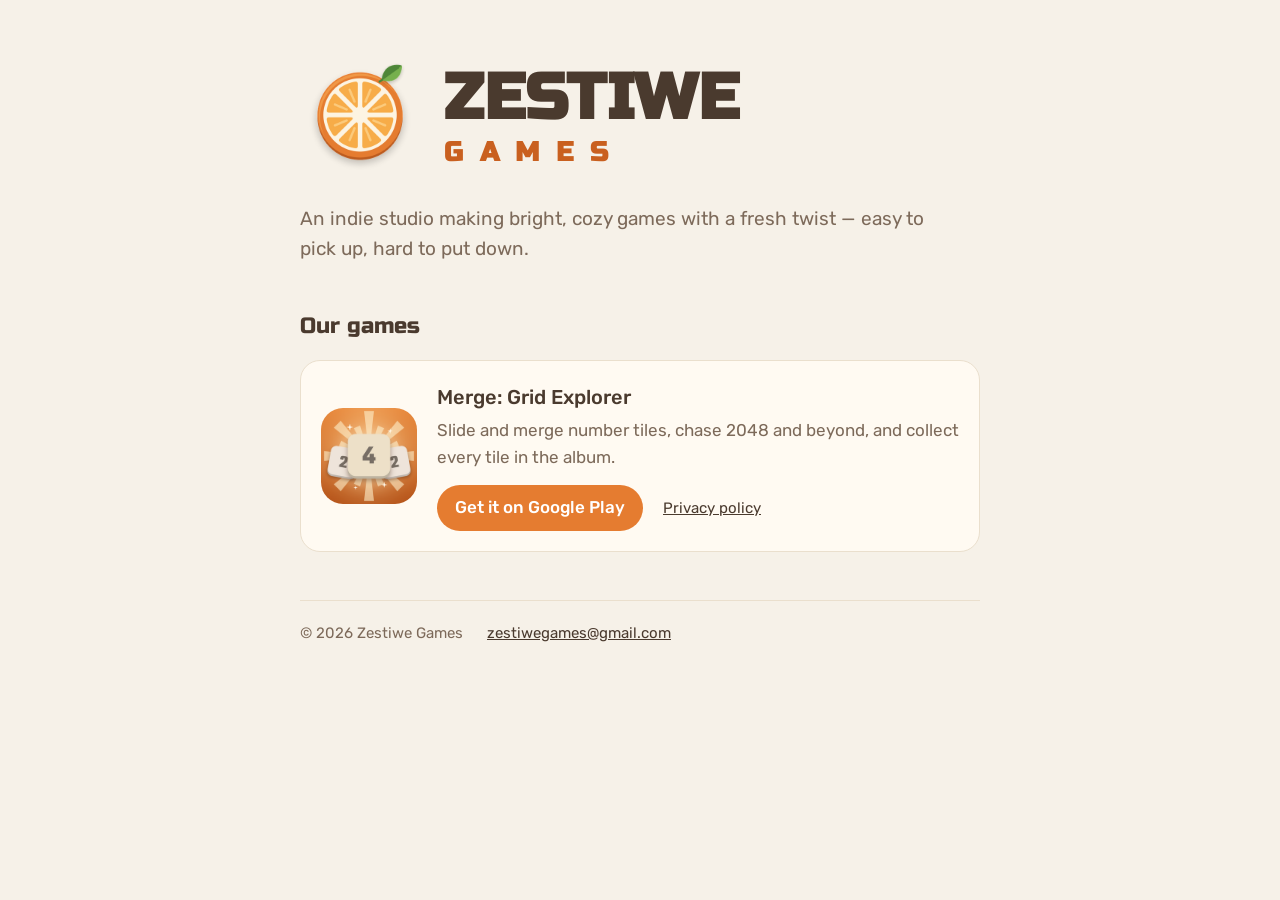
==== index.html @ b16e98cb "Add files via upload" ====
<!doctype html>
<html lang="en">
<head>
<meta charset="utf-8">
<meta name="viewport" content="width=device-width, initial-scale=1">
<title>Zestiwe Games</title>
<meta name="description" content="Zestiwe Games is an indie studio making bright, cozy games with a fresh twist.">
<link rel="icon" type="image/png" href="favicon.png">
<link rel="apple-touch-icon" href="apple-touch-icon.png">
<link rel="preconnect" href="https://fonts.googleapis.com">
<link rel="preconnect" href="https://fonts.gstatic.com" crossorigin>
<link href="https://fonts.googleapis.com/css2?family=Russo+One&family=Rubik:wght@400;500&display=swap" rel="stylesheet">
<style>
  :root {
    --bg: #f6f1e8;
    --card: #fffaf2;
    --line: #eadfcd;
    --ink: #4a3a2e;
    --muted: #7d6a5a;
    --accent: #c9601f;
    --button: #e57c30;
    --button-ink: #ffffff;
  }
  @media (prefers-color-scheme: dark) {
    :root {
      --bg: #26201c;
      --card: #2f2823;
      --line: #43392f;
      --ink: #f4ece0;
      --muted: #bfae9c;
      --accent: #f09846;
      --button: #e57c30;
      --button-ink: #1d1814;
    }
  }
  * { box-sizing: border-box; }
  body {
    margin: 0;
    background: var(--bg);
    color: var(--ink);
    font: 400 17px/1.6 "Rubik", system-ui, -apple-system, "Segoe UI", sans-serif;
  }
  main {
    max-width: 720px;
    margin: 0 auto;
    padding: 56px 20px 40px;
  }
  header {
    display: flex;
    align-items: center;
    gap: 24px;
    flex-wrap: wrap;
  }
  header img { width: 120px; height: 120px; }
  .word {
    font-family: "Russo One", "Arial Black", sans-serif;
    font-size: clamp(40px, 9vw, 64px);
    line-height: 1;
    letter-spacing: 0.01em;
    margin: 0;
  }
  .word small {
    display: block;
    margin-top: 8px;
    font-size: 0.42em;
    letter-spacing: 0.62em;
    color: var(--accent);
  }
  .lead {
    margin: 28px 0 44px;
    font-size: 19px;
    color: var(--muted);
    max-width: 34em;
  }
  h2 {
    font-family: "Russo One", "Arial Black", sans-serif;
    font-weight: 400;
    font-size: 22px;
    margin: 0 0 16px;
  }
  .game {
    display: flex;
    gap: 20px;
    align-items: center;
    padding: 20px;
    background: var(--card);
    border: 1px solid var(--line);
    border-radius: 20px;
    flex-wrap: wrap;
  }
  .game img { width: 96px; height: 96px; border-radius: 22px; }
  .game div { flex: 1 1 260px; }
  .game h3 { margin: 0 0 4px; font-size: 20px; font-weight: 500; }
  .game p { margin: 0 0 14px; color: var(--muted); }
  .button {
    display: inline-block;
    padding: 9px 18px;
    border-radius: 999px;
    background: var(--button);
    color: var(--button-ink);
    font-weight: 500;
    text-decoration: none;
  }
  .actions {
    display: flex;
    flex-wrap: wrap;
    align-items: center;
    gap: 10px 20px;
  }
  .link { color: var(--ink); font-size: 15px; }
  .button:focus-visible, .link:focus-visible, footer a:focus-visible { outline: 3px solid var(--accent); outline-offset: 3px; }
  footer {
    margin-top: 48px;
    padding-top: 20px;
    border-top: 1px solid var(--line);
    display: flex;
    flex-wrap: wrap;
    gap: 8px 24px;
    font-size: 15px;
    color: var(--muted);
  }
  footer a { color: var(--ink); }
</style>
</head>
<body>
<main>
  <header>
    <img src="emblem.png" alt="Zestiwe Games emblem — an orange slice with a leaf" width="120" height="120">
    <h1 class="word">ZESTIWE<small>GAMES</small></h1>
  </header>

  <p class="lead">An indie studio making bright, cozy games with a fresh twist — easy to pick up, hard to put down.</p>

  <section>
    <h2>Our games</h2>
    <article class="game">
      <img src="merge-grid-explorer.png" alt="Merge: Grid Explorer icon" width="96" height="96">
      <div>
        <h3>Merge: Grid Explorer</h3>
        <p>Slide and merge number tiles, chase 2048 and beyond, and collect every tile in the album.</p>
        <div class="actions">
          <a class="button" href="https://play.google.com/store/apps/details?id=com.ZestiweGames.MergeGridExplorer">Get it on Google Play</a>
          <a class="link" href="https://sites.google.com/view/zestiwemerge-privacy/">Privacy policy</a>
        </div>
      </div>
    </article>
  </section>

  <footer>
    <span>© 2026 Zestiwe Games</span>
    <a href="mailto:zestiwegames@gmail.com">zestiwegames@gmail.com</a>
  </footer>
</main>
</body>
</html>
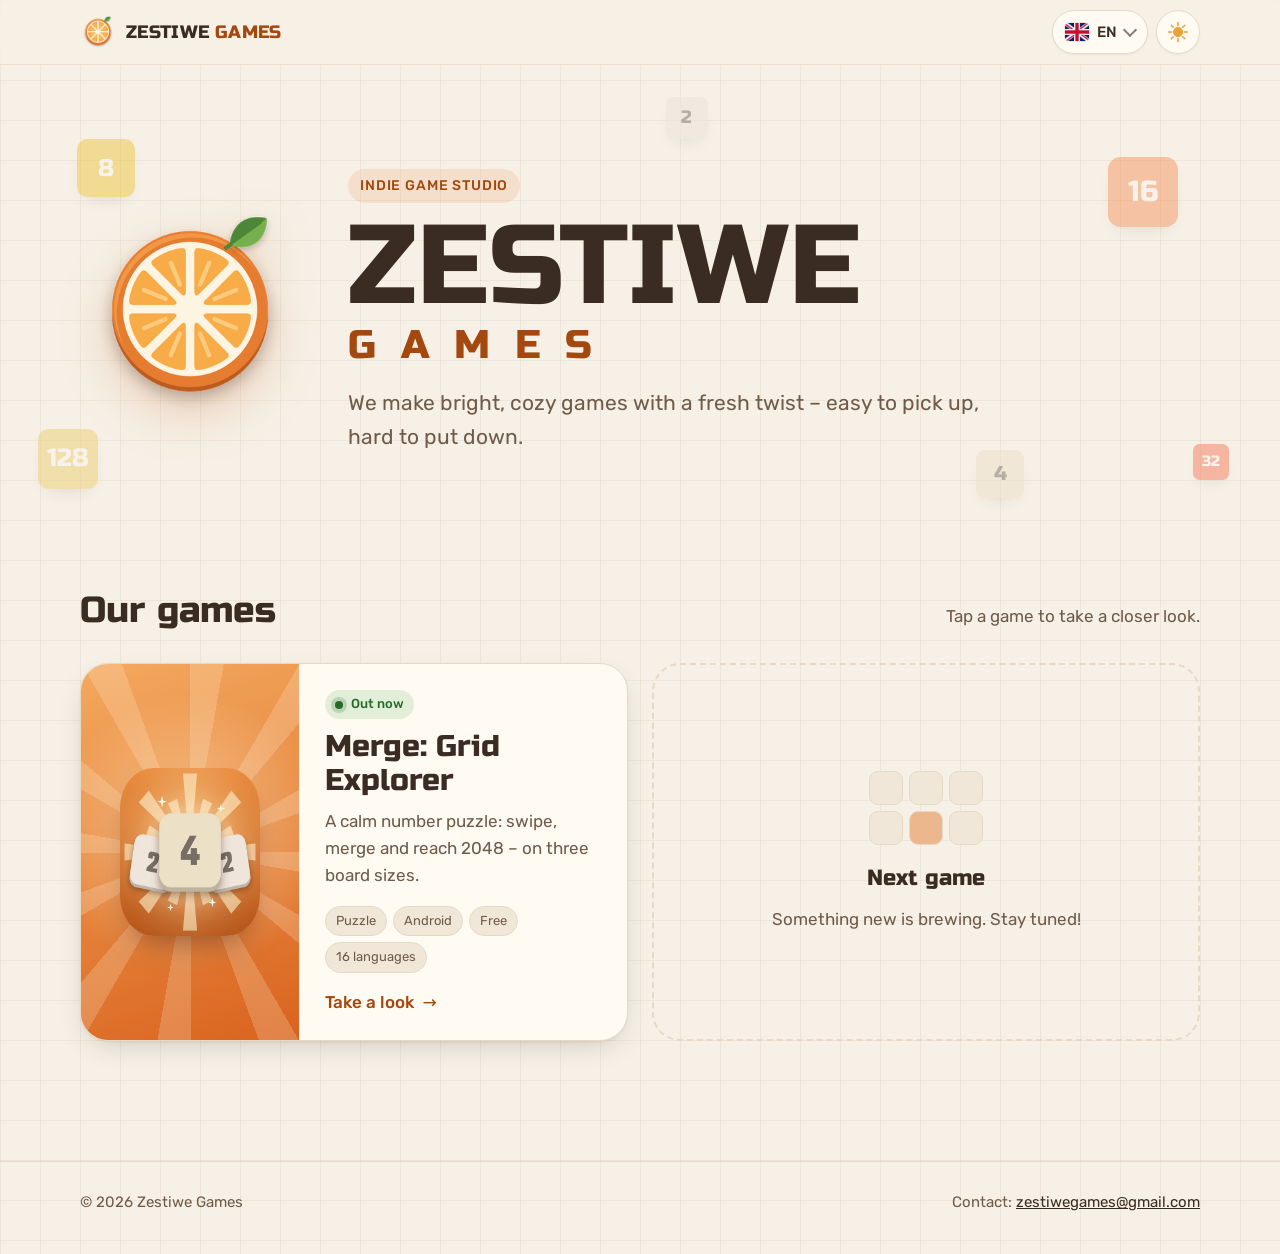
==== commit 1abd586a: "Studio site: game pages, 16 languages, light/dark theme" ====
--- a/index.html
+++ b/index.html
@@ -1,155 +1,120 @@
 <!doctype html>
-<html lang="en">
+<html lang="en" data-doc="home_doc" data-root="">
 <head>
 <meta charset="utf-8">
 <meta name="viewport" content="width=device-width, initial-scale=1">
-<title>Zestiwe Games</title>
-<meta name="description" content="Zestiwe Games is an indie studio making bright, cozy games with a fresh twist.">
+<title>Zestiwe Games – bright, cozy games</title>
+<meta name="description" content="Zestiwe Games is an indie studio making bright, cozy games with a fresh twist – easy to pick up, hard to put down.">
+<meta name="theme-color" content="#f6f0e6" media="(prefers-color-scheme: light)">
+<meta name="theme-color" content="#1d1814" media="(prefers-color-scheme: dark)">
+<meta property="og:type" content="website">
+<meta property="og:site_name" content="Zestiwe Games">
+<meta property="og:title" content="Zestiwe Games">
+<meta property="og:description" content="Bright, cozy games with a fresh twist.">
+<meta property="og:url" content="https://zestiwe.github.io/">
+<meta property="og:image" content="https://zestiwe.github.io/assets/img/og-studio.png">
+<meta name="twitter:card" content="summary_large_image">
 <link rel="icon" type="image/png" href="favicon.png">
 <link rel="apple-touch-icon" href="apple-touch-icon.png">
 <link rel="preconnect" href="https://fonts.googleapis.com">
 <link rel="preconnect" href="https://fonts.gstatic.com" crossorigin>
 <link href="https://fonts.googleapis.com/css2?family=Russo+One&family=Rubik:wght@400;500&display=swap" rel="stylesheet">
-<style>
-  :root {
-    --bg: #f6f1e8;
-    --card: #fffaf2;
-    --line: #eadfcd;
-    --ink: #4a3a2e;
-    --muted: #7d6a5a;
-    --accent: #c9601f;
-    --button: #e57c30;
-    --button-ink: #ffffff;
-  }
-  @media (prefers-color-scheme: dark) {
-    :root {
-      --bg: #26201c;
-      --card: #2f2823;
-      --line: #43392f;
-      --ink: #f4ece0;
-      --muted: #bfae9c;
-      --accent: #f09846;
-      --button: #e57c30;
-      --button-ink: #1d1814;
-    }
-  }
-  * { box-sizing: border-box; }
-  body {
-    margin: 0;
-    background: var(--bg);
-    color: var(--ink);
-    font: 400 17px/1.6 "Rubik", system-ui, -apple-system, "Segoe UI", sans-serif;
-  }
-  main {
-    max-width: 720px;
-    margin: 0 auto;
-    padding: 56px 20px 40px;
-  }
-  header {
-    display: flex;
-    align-items: center;
-    gap: 24px;
-    flex-wrap: wrap;
-  }
-  header img { width: 120px; height: 120px; }
-  .word {
-    font-family: "Russo One", "Arial Black", sans-serif;
-    font-size: clamp(40px, 9vw, 64px);
-    line-height: 1;
-    letter-spacing: 0.01em;
-    margin: 0;
-  }
-  .word small {
-    display: block;
-    margin-top: 8px;
-    font-size: 0.42em;
-    letter-spacing: 0.62em;
-    color: var(--accent);
-  }
-  .lead {
-    margin: 28px 0 44px;
-    font-size: 19px;
-    color: var(--muted);
-    max-width: 34em;
-  }
-  h2 {
-    font-family: "Russo One", "Arial Black", sans-serif;
-    font-weight: 400;
-    font-size: 22px;
-    margin: 0 0 16px;
-  }
-  .game {
-    display: flex;
-    gap: 20px;
-    align-items: center;
-    padding: 20px;
-    background: var(--card);
-    border: 1px solid var(--line);
-    border-radius: 20px;
-    flex-wrap: wrap;
-  }
-  .game img { width: 96px; height: 96px; border-radius: 22px; }
-  .game div { flex: 1 1 260px; }
-  .game h3 { margin: 0 0 4px; font-size: 20px; font-weight: 500; }
-  .game p { margin: 0 0 14px; color: var(--muted); }
-  .button {
-    display: inline-block;
-    padding: 9px 18px;
-    border-radius: 999px;
-    background: var(--button);
-    color: var(--button-ink);
-    font-weight: 500;
-    text-decoration: none;
-  }
-  .actions {
-    display: flex;
-    flex-wrap: wrap;
-    align-items: center;
-    gap: 10px 20px;
-  }
-  .link { color: var(--ink); font-size: 15px; }
-  .button:focus-visible, .link:focus-visible, footer a:focus-visible { outline: 3px solid var(--accent); outline-offset: 3px; }
-  footer {
-    margin-top: 48px;
-    padding-top: 20px;
-    border-top: 1px solid var(--line);
-    display: flex;
-    flex-wrap: wrap;
-    gap: 8px 24px;
-    font-size: 15px;
-    color: var(--muted);
-  }
-  footer a { color: var(--ink); }
-</style>
+<link rel="stylesheet" href="assets/site.css">
+<script>(function(){var r=document.documentElement;r.classList.add("js");try{var t=localStorage.getItem("zg-theme");if(t)r.setAttribute("data-theme",t)}catch(e){}})();</script>
 </head>
 <body>
+
+<header class="topbar">
+  <div class="wrap">
+    <a class="brand display" href="./" aria-label="Zestiwe Games">
+      <img src="emblem.png" alt="" width="36" height="36">
+      <span>ZESTIWE <b>GAMES</b></span>
+    </a>
+    <div class="controls">
+      <div class="lang">
+        <button class="icon-btn lang-btn" type="button" data-lang-toggle aria-haspopup="true" aria-expanded="false" data-i18n-attr="aria-label:lang_label" aria-label="Language">
+          <img data-lang-flag src="assets/img/flags/en.webp" alt="" width="24" height="18">
+          <span data-lang-code>EN</span>
+          <span class="chev" aria-hidden="true"></span>
+        </button>
+        <ul class="lang-menu"></ul>
+      </div>
+      <button class="icon-btn theme-btn" type="button" data-theme-toggle data-i18n-attr="aria-label:theme_label;title:theme_label" aria-label="Switch light and dark theme">
+        <span class="mask-icon sun" aria-hidden="true"></span>
+        <span class="mask-icon moon" aria-hidden="true"></span>
+      </button>
+    </div>
+  </div>
+</header>
+
 <main>
-  <header>
-    <img src="emblem.png" alt="Zestiwe Games emblem — an orange slice with a leaf" width="120" height="120">
-    <h1 class="word">ZESTIWE<small>GAMES</small></h1>
-  </header>
+  <section class="hero">
+    <div class="floaters" aria-hidden="true">
+      <i style="--s:58px;--c:#edc540;--r:-12deg;--x:24px;--y:-30px;--d:9s;left:6%;top:16%" class="light">8</i>
+      <i style="--s:42px;--c:#eee4da;--r:10deg;--x:-18px;--y:26px;--d:11s;left:52%;top:7%">2</i>
+      <i style="--s:70px;--c:#f59563;--r:8deg;--x:-30px;--y:-22px;--d:13s;right:8%;top:20%" class="light">16</i>
+      <i style="--s:48px;--c:#ede0c8;--r:-6deg;--x:20px;--y:24px;--d:10s;right:20%;bottom:6%">4</i>
+      <i style="--s:60px;--c:#edcf72;--r:14deg;--x:28px;--y:-18px;--d:12s;left:3%;bottom:8%" class="light">128</i>
+      <i style="--s:36px;--c:#f67c5f;--r:-16deg;--x:-14px;--y:-20px;--d:8s;right:4%;bottom:10%" class="light">32</i>
+    </div>
+    <div class="wrap hero-inner">
+      <img class="emblem reveal" src="emblem.png" alt="Zestiwe Games emblem – an orange slice with a leaf" width="220" height="220">
+      <div class="reveal" style="--delay:.08s">
+        <p class="eyebrow" data-i18n="eyebrow">Indie game studio</p>
+        <h1 class="wordmark display">ZESTIWE<small>GAMES</small></h1>
+        <p class="tagline" data-i18n="tagline">We make bright, cozy games with a fresh twist – easy to pick up, hard to put down.</p>
+      </div>
+    </div>
+  </section>
 
-  <p class="lead">An indie studio making bright, cozy games with a fresh twist — easy to pick up, hard to put down.</p>
+  <section class="section" aria-labelledby="games-title">
+    <div class="wrap">
+      <div class="section-head reveal">
+        <h2 id="games-title" class="display" data-i18n="games_title">Our games</h2>
+        <p data-i18n="games_sub">Tap a game to take a closer look.</p>
+      </div>
 
-  <section>
-    <h2>Our games</h2>
-    <article class="game">
-      <img src="merge-grid-explorer.png" alt="Merge: Grid Explorer icon" width="96" height="96">
-      <div>
-        <h3>Merge: Grid Explorer</h3>
-        <p>Slide and merge number tiles, chase 2048 and beyond, and collect every tile in the album.</p>
-        <div class="actions">
-          <a class="button" href="https://play.google.com/store/apps/details?id=com.ZestiweGames.MergeGridExplorer">Get it on Google Play</a>
-          <a class="link" href="https://sites.google.com/view/zestiwemerge-privacy/">Privacy policy</a>
+      <div class="games">
+        <!-- Новая игра — копия этой карточки: ссылка на её папку в games/,
+             иконка в assets/img, тексты — ключи в assets/i18n.js -->
+        <a class="game-card reveal" href="games/merge-grid-explorer/">
+          <div class="game-media">
+            <img src="assets/img/merge-icon-512.webp" alt="" width="168" height="168" style="view-transition-name: merge-icon">
+          </div>
+          <div class="game-body">
+            <span class="status" data-i18n="status_out">Out now</span>
+            <h3 class="display" style="view-transition-name: merge-title">Merge: Grid Explorer</h3>
+            <p data-i18n="merge_pitch">A calm number puzzle: swipe, merge and reach 2048 – on three board sizes.</p>
+            <div class="chips">
+              <span class="chip" data-i18n="chip_puzzle">Puzzle</span>
+              <span class="chip">Android</span>
+              <span class="chip" data-i18n="chip_free">Free</span>
+              <span class="chip" data-i18n="chip_langs">16 languages</span>
+            </div>
+            <span class="more"><span data-i18n="more">Take a look</span> <span class="arrow" aria-hidden="true">→</span></span>
+          </div>
+        </a>
+
+        <div class="game-card soon reveal" style="--delay:.1s">
+          <div class="soon-inner">
+            <div class="soon-tiles" aria-hidden="true"><i></i><i></i><i></i><i></i><i></i><i></i></div>
+            <h3 class="display" data-i18n="soon_title">Next game</h3>
+            <p data-i18n="soon_text">Something new is brewing. Stay tuned!</p>
+          </div>
         </div>
       </div>
-    </article>
+    </div>
   </section>
+</main>
 
-  <footer>
+<footer class="footer">
+  <div class="wrap">
     <span>© 2026 Zestiwe Games</span>
-    <a href="mailto:zestiwegames@gmail.com">zestiwegames@gmail.com</a>
-  </footer>
-</main>
+    <span><span data-i18n="contact">Contact</span>: <a href="mailto:zestiwegames@gmail.com">zestiwegames@gmail.com</a></span>
+  </div>
+</footer>
+
+<script src="assets/i18n.js"></script>
+<script src="assets/site.js"></script>
 </body>
 </html>
--- a/assets/site.css
+++ b/assets/site.css
@@ -0,0 +1,522 @@
+/* Zestiwe Games — общее оформление сайта.
+   Цвета, шрифты и плитки — из игры: Russo One для заголовков, Rubik для
+   текста, тёплый крем со «школьной» сеткой, оранжевый апельсина. */
+
+@view-transition { navigation: auto; }
+
+:root {
+  --bg: #f6f0e6;
+  --grid: rgba(120, 90, 50, .07);
+  --surface: #fffaf2;
+  --surface-2: #f1e7d8;
+  --line: #e6d9c6;
+  --ink: #3a2c22;
+  --muted: #6f5b4a;
+  --accent: #a3480f;
+  --button: #e57c30;
+  --button-ink: #24170e;
+  --shadow: 0 1px 2px rgba(58, 44, 34, .06), 0 10px 30px -12px rgba(58, 44, 34, .28);
+  --shadow-lift: 0 2px 4px rgba(58, 44, 34, .08), 0 24px 48px -18px rgba(58, 44, 34, .4);
+  --board: #bbada0;
+  --cell: #cdc1b4;
+  --radius: 22px;
+  --ease: cubic-bezier(.2, .8, .2, 1);
+  color-scheme: light;
+}
+
+@media (prefers-color-scheme: dark) {
+  :root:not([data-theme="light"]) {
+    --bg: #1d1814;
+    --grid: rgba(255, 230, 200, .045);
+    --surface: #2a221d;
+    --surface-2: #332a23;
+    --line: #3e342c;
+    --ink: #f4ece0;
+    --muted: #c4b3a0;
+    --accent: #f09846;
+    --button: #e57c30;
+    --button-ink: #1d1814;
+    --shadow: 0 1px 2px rgba(0, 0, 0, .3), 0 12px 32px -14px rgba(0, 0, 0, .7);
+    --shadow-lift: 0 2px 4px rgba(0, 0, 0, .35), 0 26px 50px -18px rgba(0, 0, 0, .8);
+    --board: #5b4f45;
+    --cell: #6e6157;
+    color-scheme: dark;
+  }
+}
+
+:root[data-theme="dark"] {
+  --bg: #1d1814;
+  --grid: rgba(255, 230, 200, .045);
+  --surface: #2a221d;
+  --surface-2: #332a23;
+  --line: #3e342c;
+  --ink: #f4ece0;
+  --muted: #c4b3a0;
+  --accent: #f09846;
+  --button: #e57c30;
+  --button-ink: #1d1814;
+  --shadow: 0 1px 2px rgba(0, 0, 0, .3), 0 12px 32px -14px rgba(0, 0, 0, .7);
+  --shadow-lift: 0 2px 4px rgba(0, 0, 0, .35), 0 26px 50px -18px rgba(0, 0, 0, .8);
+  --board: #5b4f45;
+  --cell: #6e6157;
+  color-scheme: dark;
+}
+
+* { box-sizing: border-box; }
+
+html { -webkit-text-size-adjust: 100%; }
+
+body {
+  margin: 0;
+  min-height: 100vh;
+  background-color: var(--bg);
+  background-image:
+    linear-gradient(var(--grid) 1px, transparent 1px),
+    linear-gradient(90deg, var(--grid) 1px, transparent 1px);
+  background-size: 40px 40px;
+  color: var(--ink);
+  font: 400 17px/1.6 "Rubik", system-ui, -apple-system, "Segoe UI", sans-serif;
+  transition: background-color .4s var(--ease), color .4s var(--ease);
+}
+
+img { display: block; max-width: 100%; }
+
+a { color: inherit; }
+
+.wrap { width: min(1120px, 100% - 32px); margin-inline: auto; }
+
+.display { font-family: "Russo One", "Arial Black", sans-serif; font-weight: 400; }
+
+.sr-only {
+  position: absolute; width: 1px; height: 1px; overflow: hidden;
+  clip: rect(0 0 0 0); white-space: nowrap;
+}
+
+:focus-visible { outline: 3px solid var(--accent); outline-offset: 3px; border-radius: 10px; }
+
+/* ---------- верхняя панель ---------- */
+
+.topbar {
+  position: sticky; top: 0; z-index: 20;
+  backdrop-filter: blur(12px) saturate(1.2);
+  -webkit-backdrop-filter: blur(12px) saturate(1.2);
+  background: color-mix(in srgb, var(--bg) 78%, transparent);
+  border-bottom: 1px solid color-mix(in srgb, var(--line) 70%, transparent);
+}
+
+.topbar .wrap {
+  display: flex; align-items: center; justify-content: space-between;
+  gap: 12px; min-height: 64px;
+}
+
+.brand {
+  display: inline-flex; align-items: center; gap: 10px;
+  text-decoration: none; font-size: 18px; letter-spacing: .02em;
+}
+.brand img { width: 36px; height: 36px; view-transition-name: studio-emblem; }
+.brand span b { color: var(--accent); font-weight: 400; }
+
+.controls { display: flex; align-items: center; gap: 8px; }
+
+.icon-btn {
+  display: inline-flex; align-items: center; justify-content: center; gap: 8px;
+  min-width: 44px; height: 44px; padding: 0 12px;
+  border: 1px solid var(--line); border-radius: 999px;
+  background: var(--surface); color: var(--ink);
+  font: 500 15px/1 "Rubik", sans-serif; cursor: pointer;
+  box-shadow: 0 1px 2px rgba(58, 44, 34, .06);
+  transition: transform .2s var(--ease), background-color .3s, border-color .3s;
+}
+.icon-btn:hover { transform: translateY(-1px); border-color: color-mix(in srgb, var(--accent) 40%, var(--line)); }
+.icon-btn:active { transform: translateY(1px) scale(.97); }
+
+.mask-icon {
+  width: 22px; height: 22px; background: currentColor;
+  -webkit-mask: var(--src) center / contain no-repeat;
+  mask: var(--src) center / contain no-repeat;
+}
+
+.theme-btn { padding: 0; width: 44px; overflow: hidden; }
+.theme-btn .mask-icon { position: absolute; transition: transform .5s var(--ease), opacity .3s; }
+.theme-btn { position: relative; }
+.theme-btn .sun { --src: url("img/theme-sun.png"); color: #e8a23a; }
+.theme-btn .moon { --src: url("img/theme-moon.png"); color: #9fb3d9; }
+:root .theme-btn .moon { transform: translateY(140%) rotate(-40deg); opacity: 0; }
+:root.is-dark .theme-btn .sun { transform: translateY(-140%) rotate(40deg); opacity: 0; }
+:root.is-dark .theme-btn .moon { transform: none; opacity: 1; }
+
+.lang { position: relative; }
+.lang-btn img, .lang-menu img { width: 24px; height: 18px; border-radius: 4px; object-fit: cover; box-shadow: 0 0 0 1px rgba(0,0,0,.08); }
+.lang-btn .chev { width: 10px; height: 10px; border: solid currentColor; border-width: 0 2px 2px 0; transform: translateY(-2px) rotate(45deg); opacity: .6; transition: transform .25s; }
+.lang-btn[aria-expanded="true"] .chev { transform: translateY(2px) rotate(-135deg); }
+
+.lang-menu {
+  position: absolute; right: 0; top: calc(100% + 10px);
+  width: min(340px, calc(100vw - 32px));
+  display: grid; grid-template-columns: 1fr 1fr; gap: 2px;
+  padding: 8px; margin: 0; list-style: none;
+  background: var(--surface); border: 1px solid var(--line); border-radius: 18px;
+  box-shadow: var(--shadow-lift);
+  transform-origin: top right;
+  opacity: 0; transform: translateY(-6px) scale(.97); pointer-events: none;
+  transition: opacity .2s, transform .25s var(--ease);
+}
+.lang-menu.open { opacity: 1; transform: none; pointer-events: auto; }
+.lang-menu button {
+  width: 100%; display: flex; align-items: center; gap: 10px;
+  padding: 10px 10px; min-height: 44px;
+  border: 0; border-radius: 12px; background: transparent; color: var(--ink);
+  font: 400 15px/1.2 "Rubik", sans-serif; text-align: left; cursor: pointer;
+}
+.lang-menu button:hover { background: var(--surface-2); }
+.lang-menu button[aria-current="true"] { background: color-mix(in srgb, var(--button) 18%, transparent); font-weight: 500; }
+
+/* ---------- главная: шапка студии ---------- */
+
+.hero {
+  position: relative;
+  padding: clamp(48px, 9vw, 104px) 0 clamp(40px, 7vw, 72px);
+  overflow: hidden;
+}
+.hero-inner {
+  display: grid; grid-template-columns: auto 1fr; align-items: center;
+  gap: clamp(20px, 4vw, 48px);
+}
+.emblem {
+  width: clamp(120px, 20vw, 220px); height: auto;
+  filter: drop-shadow(0 18px 24px rgba(194, 90, 26, .25));
+  animation: bob 6s ease-in-out infinite;
+  view-transition-name: studio-emblem-hero;
+}
+@keyframes bob {
+  0%, 100% { transform: translateY(0) rotate(-3deg); }
+  50% { transform: translateY(-10px) rotate(4deg); }
+}
+.eyebrow {
+  display: inline-flex; align-items: center; gap: 8px;
+  margin: 0 0 12px; padding: 6px 12px;
+  border-radius: 999px; background: color-mix(in srgb, var(--button) 14%, transparent);
+  color: var(--accent); font-size: 14px; font-weight: 500; letter-spacing: .06em; text-transform: uppercase;
+}
+.wordmark { margin: 0; font-size: clamp(48px, 11vw, 112px); line-height: .92; letter-spacing: .01em; }
+.wordmark small {
+  display: block; margin-top: .22em;
+  font-size: .36em; letter-spacing: .62em; color: var(--accent);
+}
+.tagline { margin: 22px 0 0; max-width: 32em; font-size: clamp(18px, 2.2vw, 21px); color: var(--muted); text-wrap: pretty; }
+
+/* летящие плитки на фоне шапки */
+.floaters { position: absolute; inset: 0; pointer-events: none; z-index: -1; }
+.floaters i {
+  position: absolute; display: grid; place-items: center;
+  width: var(--s); height: var(--s); border-radius: 18%;
+  font: 400 calc(var(--s) * .42)/1 "Russo One", sans-serif;
+  color: #776e65; background: var(--c); opacity: .5;
+  box-shadow: 0 8px 18px -10px rgba(58, 44, 34, .35);
+  animation: drift var(--d) ease-in-out infinite alternate;
+}
+.floaters i.light { color: #f9f6f2; }
+@keyframes drift {
+  from { transform: translate(0, 0) rotate(var(--r)); }
+  to { transform: translate(var(--x), var(--y)) rotate(calc(var(--r) * -1)); }
+}
+
+/* ---------- заголовки разделов ---------- */
+
+.section { padding: clamp(28px, 5vw, 56px) 0; }
+.section-head { display: flex; align-items: baseline; justify-content: space-between; gap: 16px; margin-bottom: 24px; }
+.section-head h2 { margin: 0; font-size: clamp(26px, 3.4vw, 36px); text-wrap: balance; }
+.section-head p { margin: 0; color: var(--muted); }
+
+/* ---------- карточки игр ---------- */
+
+.games { display: grid; grid-template-columns: repeat(auto-fill, minmax(min(100%, 520px), 1fr)); gap: 24px; }
+
+.game-card {
+  position: relative;
+  display: grid; grid-template-columns: minmax(170px, 40%) 1fr;
+  min-height: 300px;
+  border-radius: 28px; overflow: hidden;
+  background: var(--surface); border: 1px solid var(--line);
+  box-shadow: var(--shadow);
+  text-decoration: none; color: inherit;
+  transition: transform .45s var(--ease), box-shadow .45s var(--ease);
+}
+.game-card:hover { transform: translateY(-6px); box-shadow: var(--shadow-lift); }
+.game-card:active { transform: translateY(-2px) scale(.99); }
+
+.game-media {
+  position: relative; display: grid; place-items: center; overflow: hidden;
+  background:
+    radial-gradient(circle at 50% 45%, rgba(255, 236, 200, .55), transparent 60%),
+    linear-gradient(160deg, #f4a95f, #d9631e);
+}
+.game-media::before {
+  /* солнечные лучи, как на иконке игры */
+  content: ""; position: absolute; inset: -40%;
+  background: repeating-conic-gradient(from 0deg, rgba(255, 240, 215, .22) 0 10deg, transparent 10deg 30deg);
+  animation: spin 40s linear infinite;
+}
+@keyframes spin { to { transform: rotate(360deg); } }
+.game-media img {
+  position: relative; width: min(64%, 168px); aspect-ratio: 1; border-radius: 24%;
+  box-shadow: 0 18px 30px -12px rgba(90, 35, 5, .55);
+  transition: transform .6s var(--ease);
+}
+.game-card:hover .game-media img { transform: scale(1.06) rotate(-3deg); }
+
+.game-body { display: flex; flex-direction: column; gap: 10px; padding: 26px 26px 24px; }
+.status {
+  align-self: flex-start; display: inline-flex; align-items: center; gap: 8px;
+  padding: 4px 10px; border-radius: 999px;
+  background: color-mix(in srgb, #4caf50 16%, transparent); color: #256b2a;
+  font-size: 13px; font-weight: 500;
+}
+:root.is-dark .status { color: #8fd694; }
+.status::before { content: ""; width: 8px; height: 8px; border-radius: 50%; background: currentColor; box-shadow: 0 0 0 4px color-mix(in srgb, currentColor 20%, transparent); }
+.game-body h3 { margin: 0; font-size: clamp(24px, 2.6vw, 30px); line-height: 1.15; }
+.game-body p { margin: 0; color: var(--muted); }
+.chips { display: flex; flex-wrap: wrap; gap: 6px; margin-top: auto; padding-top: 6px; }
+.chip {
+  padding: 4px 10px; border-radius: 999px; border: 1px solid var(--line);
+  font-size: 13px; color: var(--muted); background: var(--surface-2);
+}
+.more { display: inline-flex; align-items: center; gap: 8px; margin-top: 6px; font-weight: 500; color: var(--accent); }
+.more .arrow { transition: transform .35s var(--ease); }
+.game-card:hover .more .arrow { transform: translateX(5px); }
+
+.game-card.soon {
+  grid-template-columns: 1fr; place-items: center; text-align: center;
+  background: transparent; border: 2px dashed var(--line); box-shadow: none;
+  min-height: 300px; cursor: default;
+}
+.game-card.soon:hover { transform: none; box-shadow: none; }
+.soon-inner { display: grid; justify-items: center; gap: 10px; padding: 28px; }
+.soon-tiles { display: grid; grid-template-columns: repeat(3, 34px); gap: 6px; margin-bottom: 6px; }
+.soon-tiles i { height: 34px; border-radius: 9px; background: var(--surface-2); border: 1px solid var(--line); animation: blink 3.2s ease-in-out infinite; }
+.soon-tiles i:nth-child(2) { animation-delay: .4s; } .soon-tiles i:nth-child(3) { animation-delay: .8s; }
+.soon-tiles i:nth-child(4) { animation-delay: 1.2s; } .soon-tiles i:nth-child(5) { animation-delay: 1.6s; background: color-mix(in srgb, var(--button) 45%, var(--surface-2)); }
+.soon-tiles i:nth-child(6) { animation-delay: 2s; }
+@keyframes blink { 0%, 100% { opacity: .55; transform: scale(.94); } 50% { opacity: 1; transform: none; } }
+.soon h3 { margin: 0; font-size: 22px; }
+.soon p { margin: 0; color: var(--muted); max-width: 22em; }
+
+/* ---------- страница игры ---------- */
+
+.back {
+  display: inline-flex; align-items: center; gap: 8px; margin-top: 22px;
+  padding: 8px 14px 8px 10px; border-radius: 999px; min-height: 44px;
+  text-decoration: none; color: var(--muted); font-weight: 500;
+  transition: color .2s, background-color .2s;
+}
+.back:hover { color: var(--ink); background: var(--surface-2); }
+.back .arrow { transition: transform .3s var(--ease); }
+.back:hover .arrow { transform: translateX(-4px); }
+
+.game-hero {
+  display: grid; grid-template-columns: 1.1fr .9fr; align-items: center;
+  gap: clamp(28px, 5vw, 64px);
+  padding: clamp(24px, 4vw, 48px) 0 clamp(36px, 6vw, 64px);
+}
+.title-row { display: flex; align-items: center; gap: 18px; margin-bottom: 18px; }
+.title-row img {
+  width: 96px; height: 96px; border-radius: 24%;
+  box-shadow: 0 16px 28px -14px rgba(90, 35, 5, .6);
+  view-transition-name: merge-icon;
+}
+.game-title { margin: 0; font-size: clamp(36px, 5.4vw, 60px); line-height: 1; view-transition-name: merge-title; }
+.pitch { margin: 0 0 26px; font-size: clamp(18px, 2vw, 21px); color: var(--muted); max-width: 30em; text-wrap: pretty; }
+
+.cta-row { display: flex; flex-wrap: wrap; align-items: center; gap: 12px 18px; }
+.button {
+  position: relative; display: inline-flex; align-items: center; gap: 12px;
+  min-height: 56px; padding: 0 26px 0 20px;
+  border-radius: 18px; background: var(--button); color: var(--button-ink);
+  text-decoration: none; font-weight: 500; font-size: 17px; overflow: hidden;
+  box-shadow: 0 4px 0 #b9581b, 0 14px 26px -12px rgba(194, 90, 26, .7);
+  transition: transform .2s var(--ease), box-shadow .2s var(--ease);
+}
+.button:hover { transform: translateY(-2px); box-shadow: 0 6px 0 #b9581b, 0 20px 30px -12px rgba(194, 90, 26, .75); }
+.button:active { transform: translateY(3px); box-shadow: 0 1px 0 #b9581b, 0 8px 16px -10px rgba(194, 90, 26, .7); }
+.button::after {
+  /* блик, как у кнопки «Играть» в игре */
+  content: ""; position: absolute; top: 0; bottom: 0; width: 40%; left: -60%;
+  background: linear-gradient(100deg, transparent, rgba(255, 255, 255, .45), transparent);
+  transform: skewX(-18deg); animation: shine 4.5s ease-in-out infinite 1.2s;
+}
+@keyframes shine { 0%, 70% { left: -60%; } 100% { left: 130%; } }
+.button .play { width: 26px; height: 26px; }
+.button small { display: block; font-size: 12px; font-weight: 400; opacity: .8; line-height: 1.1; }
+.button span { line-height: 1.15; }
+.meta { display: flex; flex-wrap: wrap; gap: 6px; }
+
+/* ---------- мини-игра ---------- */
+
+.demo {
+  justify-self: center; width: min(100%, 420px);
+  padding: 20px; border-radius: 30px;
+  background: var(--surface); border: 1px solid var(--line); box-shadow: var(--shadow-lift);
+}
+.demo-head { display: flex; align-items: center; justify-content: space-between; gap: 12px; margin-bottom: 14px; }
+.score-box {
+  min-width: 96px; padding: 6px 14px; border-radius: 14px; text-align: center;
+  background: var(--surface-2); border: 1px solid var(--line);
+}
+.score-box span { display: block; font-size: 12px; color: var(--muted); }
+.score-box b { font: 400 22px/1.1 "Russo One", sans-serif; }
+.demo-hint { margin: 12px 2px 0; font-size: 14px; color: var(--muted); text-align: center; }
+.new-btn { height: 40px; min-width: 40px; }
+
+.board {
+  --gap: 10px; --size: 4;
+  position: relative; aspect-ratio: 1; padding: var(--gap);
+  border-radius: 18px; background: var(--board);
+  touch-action: none; user-select: none; -webkit-user-select: none; outline: none;
+}
+.board:focus-visible { outline: 3px solid var(--accent); outline-offset: 4px; }
+.cells, .tiles { position: absolute; inset: var(--gap); display: grid; grid-template-columns: repeat(var(--size), 1fr); gap: var(--gap); }
+.cells i { border-radius: 12px; background: var(--cell); }
+.tiles { display: block; }
+.tile {
+  --cell-size: calc((100% - var(--gap) * (var(--size) - 1)) / var(--size));
+  position: absolute; width: var(--cell-size); height: var(--cell-size);
+  left: calc(var(--x) * (var(--cell-size) + var(--gap)));
+  top: calc(var(--y) * (var(--cell-size) + var(--gap)));
+  display: grid; place-items: center; border-radius: 12px;
+  font: 400 clamp(20px, 6vw, 34px)/1 "Russo One", sans-serif;
+  color: #776e65; background: #eee4da;
+  transition: left .12s ease-out, top .12s ease-out;
+}
+.tile.new { animation: pop-in .2s var(--ease) both; }
+.tile.merged { animation: merge-pop .22s var(--ease); z-index: 2; }
+@keyframes pop-in { from { transform: scale(.2); opacity: 0; } to { transform: none; opacity: 1; } }
+@keyframes merge-pop { 50% { transform: scale(1.16); } }
+.tile[data-v="2"] { background: #eee4da; }
+.tile[data-v="4"] { background: #ede0c8; }
+.tile[data-v="8"] { background: #f2b179; color: #f9f6f2; }
+.tile[data-v="16"] { background: #f59563; color: #f9f6f2; }
+.tile[data-v="32"] { background: #f67c5f; color: #f9f6f2; }
+.tile[data-v="64"] { background: #f65f3b; color: #f9f6f2; }
+.tile[data-v="128"] { background: #edcf72; color: #f9f6f2; font-size: clamp(18px, 5vw, 28px); }
+.tile[data-v="256"] { background: #edcc60; color: #f9f6f2; font-size: clamp(18px, 5vw, 28px); }
+.tile[data-v="512"] { background: #edc84f; color: #f9f6f2; font-size: clamp(18px, 5vw, 28px); }
+.tile[data-v="1024"], .tile[data-v="2048"], .tile.big { background: #edc540; color: #f9f6f2; font-size: clamp(14px, 4vw, 22px); }
+.tile[data-v="2048"] { background: #edc22e; box-shadow: 0 0 24px 6px rgba(237, 194, 46, .55); }
+.board-over {
+  position: absolute; inset: 0; z-index: 5; display: grid; place-items: center; align-content: center; gap: 12px;
+  border-radius: 18px; background: color-mix(in srgb, var(--surface) 82%, transparent);
+  opacity: 0; pointer-events: none; transition: opacity .3s;
+  font: 400 26px/1.1 "Russo One", sans-serif; text-align: center; padding: 20px;
+}
+.board-over.show { opacity: 1; pointer-events: auto; }
+
+/* ---------- скриншоты ---------- */
+
+.shots-wrap { position: relative; }
+.shots {
+  display: grid; grid-auto-flow: column; grid-auto-columns: clamp(200px, 26vw, 270px);
+  gap: 18px; overflow-x: auto; overscroll-behavior-x: contain;
+  scroll-snap-type: x mandatory; scroll-padding-inline: 16px;
+  padding: 10px 16px 28px; margin: 0 -16px;
+  scrollbar-width: thin; scrollbar-color: var(--line) transparent;
+}
+.shots figure { margin: 0; scroll-snap-align: start; }
+.shots img {
+  width: 100%; height: auto; aspect-ratio: 9 / 16; object-fit: cover;
+  border-radius: 22px; background: var(--surface-2);
+  box-shadow: var(--shadow);
+  transition: transform .45s var(--ease), box-shadow .45s var(--ease);
+}
+.shots figure:hover img { transform: translateY(-6px) rotate(-.6deg); box-shadow: var(--shadow-lift); }
+.shot-nav { display: flex; gap: 8px; }
+
+/* ---------- возможности ---------- */
+
+.features { display: grid; grid-template-columns: repeat(auto-fit, minmax(min(100%, 250px), 1fr)); gap: 18px; }
+.feature {
+  padding: 24px; border-radius: var(--radius);
+  background: var(--surface); border: 1px solid var(--line); box-shadow: var(--shadow);
+}
+.feature h3 { margin: 14px 0 6px; font-size: 20px; line-height: 1.2; }
+.feature p { margin: 0; color: var(--muted); font-size: 16px; }
+.f-icon {
+  width: 56px; height: 56px; border-radius: 16px; display: grid; place-items: center;
+  background: linear-gradient(160deg, #f4a95f, #d9631e); color: #fff8ee;
+  box-shadow: 0 10px 18px -10px rgba(194, 90, 26, .8);
+}
+.f-icon .mask-icon { width: 30px; height: 30px; }
+/* картинки значков — здесь, а не в разметке: адрес в переменной
+   считается от этого файла */
+.i-play { --src: url("img/play.png"); }
+.i-mode-time { --src: url("img/mode-time.png"); }
+.i-leaderboard { --src: url("img/leaderboard.png"); }
+.i-gift { --src: url("img/gift.png"); }
+.i-star { --src: url("img/star.png"); }
+.i-check { --src: url("img/check.png"); }
+.sizes { display: flex; gap: 6px; }
+.sizes b { font: 400 13px/1 "Russo One", sans-serif; padding: 6px 5px; border-radius: 7px; background: rgba(255, 248, 238, .95); color: #c25a1a; }
+
+/* ---------- ссылки ---------- */
+
+.links { display: grid; grid-template-columns: repeat(auto-fit, minmax(min(100%, 230px), 1fr)); gap: 12px; }
+.link-card {
+  display: flex; align-items: center; justify-content: space-between; gap: 12px;
+  min-height: 64px; padding: 16px 18px; border-radius: 18px;
+  background: var(--surface); border: 1px solid var(--line);
+  text-decoration: none; font-weight: 500;
+  transition: transform .3s var(--ease), border-color .3s;
+}
+.link-card:hover { transform: translateY(-3px); border-color: color-mix(in srgb, var(--accent) 45%, var(--line)); }
+.link-card small { display: block; font-weight: 400; font-size: 13px; color: var(--muted); margin-top: 2px; }
+.link-card .arrow { color: var(--accent); transition: transform .3s var(--ease); }
+.link-card:hover .arrow { transform: translate(3px, -3px); }
+
+/* ---------- подвал ---------- */
+
+.footer { margin-top: clamp(32px, 6vw, 64px); padding: 28px 0 40px; border-top: 1px solid var(--line); color: var(--muted); font-size: 15px; }
+.footer .wrap { display: flex; flex-wrap: wrap; align-items: center; justify-content: space-between; gap: 10px 24px; }
+.footer a { color: var(--ink); }
+
+/* ---------- появление при прокрутке ---------- */
+
+.js .reveal { opacity: 0; transform: translateY(26px); transition: opacity .8s var(--ease), transform .8s var(--ease); transition-delay: var(--delay, 0s); }
+.js .reveal.in { opacity: 1; transform: none; }
+
+/* смена языка — мягкая подмена текста */
+.swap { animation: swap .35s var(--ease); }
+@keyframes swap { from { opacity: .2; transform: translateY(4px); } to { opacity: 1; transform: none; } }
+
+/* ---------- переходы между страницами ---------- */
+
+::view-transition-old(root) { animation: vt-out .28s var(--ease) both; }
+::view-transition-new(root) { animation: vt-in .42s var(--ease) both; }
+@keyframes vt-out { to { opacity: 0; transform: translateY(-12px); } }
+@keyframes vt-in { from { opacity: 0; transform: translateY(18px); } }
+::view-transition-group(merge-icon), ::view-transition-group(merge-title) { animation-duration: .55s; animation-timing-function: var(--ease); }
+
+/* смена темы — круг от кнопки, а не уезд страницы */
+:root.theme-switching::view-transition-old(root),
+:root.theme-switching::view-transition-new(root) { animation: none; mix-blend-mode: normal; }
+:root.theme-switching::view-transition-group(*) { animation-duration: 0s; }
+
+/* ---------- узкие экраны ---------- */
+
+@media (max-width: 760px) {
+  .hero-inner { grid-template-columns: 1fr; justify-items: start; }
+  .game-card { grid-template-columns: 1fr; }
+  .game-media { min-height: 200px; }
+  .game-hero { grid-template-columns: 1fr; }
+  .title-row img { width: 76px; height: 76px; }
+  .section-head { flex-direction: column; align-items: flex-start; gap: 4px; }
+  .shot-nav { display: none; }
+  .brand span { display: none; }
+  /* меню языков — во всю ширину под панелью: у правого края его обрезало бы */
+  .lang { position: static; }
+  .lang-menu { position: fixed; left: 16px; right: 16px; top: 72px; width: auto; }
+}
+
+@media (prefers-reduced-motion: reduce) {
+  *, *::before, *::after { animation: none !important; transition: none !important; }
+  .js .reveal { opacity: 1; transform: none; }
+  @view-transition { navigation: none; }
+}
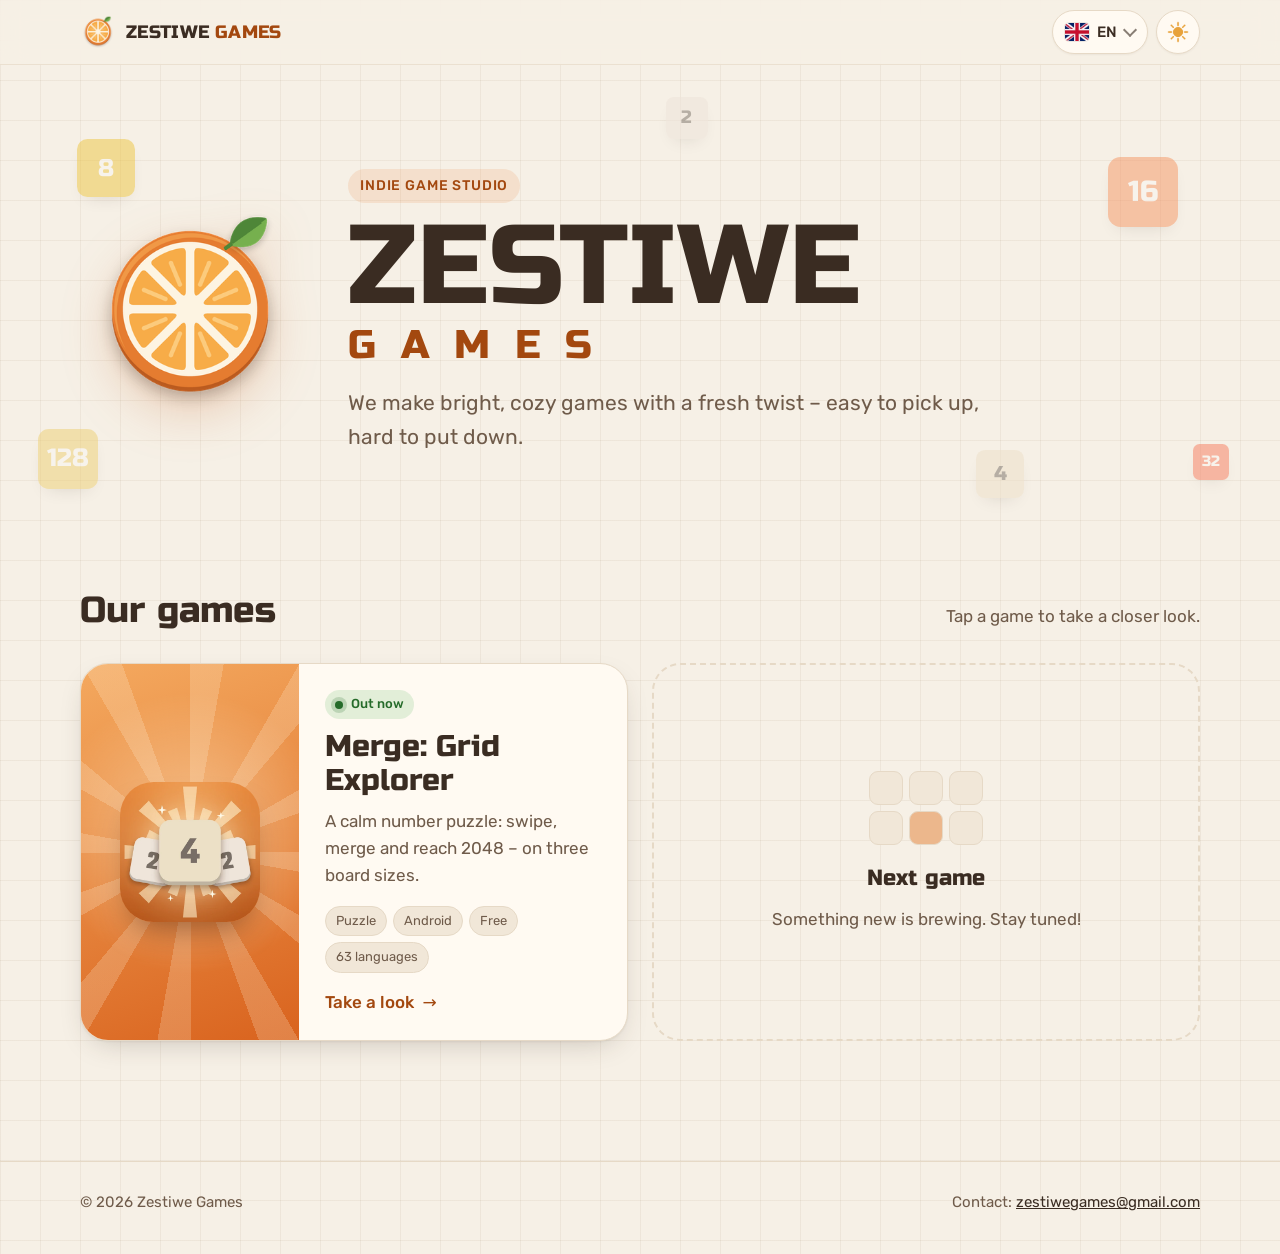
==== commit 11b6c2c2: "Fix UI" ====
--- a/index.html
+++ b/index.html
@@ -89,7 +89,7 @@
               <span class="chip" data-i18n="chip_puzzle">Puzzle</span>
               <span class="chip">Android</span>
               <span class="chip" data-i18n="chip_free">Free</span>
-              <span class="chip" data-i18n="chip_langs">16 languages</span>
+              <span class="chip" data-i18n="chip_langs">63 languages</span>
             </div>
             <span class="more"><span data-i18n="more">Take a look</span> <span class="arrow" aria-hidden="true">→</span></span>
           </div>
--- a/assets/site.css
+++ b/assets/site.css
@@ -79,7 +79,9 @@
   transition: background-color .4s var(--ease), color .4s var(--ease);
 }
 
-img { display: block; max-width: 100%; }
+/* height: auto — иначе атрибут height в разметке держит высоту, и
+   ужатая по ширине картинка сплющивается */
+img { display: block; max-width: 100%; height: auto; }
 
 a { color: inherit; }
 
@@ -259,7 +261,7 @@
 }
 @keyframes spin { to { transform: rotate(360deg); } }
 .game-media img {
-  position: relative; width: min(64%, 168px); aspect-ratio: 1; border-radius: 24%;
+  position: relative; width: min(64%, 168px); height: auto; aspect-ratio: 1; border-radius: 24%;
   box-shadow: 0 18px 30px -12px rgba(90, 35, 5, .55);
   transition: transform .6s var(--ease);
 }
@@ -432,7 +434,7 @@
 
 /* ---------- возможности ---------- */
 
-.features { display: grid; grid-template-columns: repeat(auto-fit, minmax(min(100%, 250px), 1fr)); gap: 18px; }
+.features { display: grid; grid-template-columns: repeat(auto-fit, minmax(min(100%, 300px), 1fr)); gap: 18px; }
 .feature {
   padding: 24px; border-radius: var(--radius);
   background: var(--surface); border: 1px solid var(--line); box-shadow: var(--shadow);
@@ -453,8 +455,9 @@
 .i-gift { --src: url("img/gift.png"); }
 .i-star { --src: url("img/star.png"); }
 .i-check { --src: url("img/check.png"); }
-.sizes { display: flex; gap: 6px; }
-.sizes b { font: 400 13px/1 "Russo One", sans-serif; padding: 6px 5px; border-radius: 7px; background: rgba(255, 248, 238, .95); color: #c25a1a; }
+/* значок «поле» — сетка клеток, как в окне выбора поля в игре */
+.board-glyph { display: grid; grid-template-columns: repeat(4, 6px); gap: 2px; }
+.board-glyph i { width: 6px; height: 6px; border-radius: 1.5px; background: rgba(255, 248, 238, .95); }
 
 /* ---------- ссылки ---------- */
 
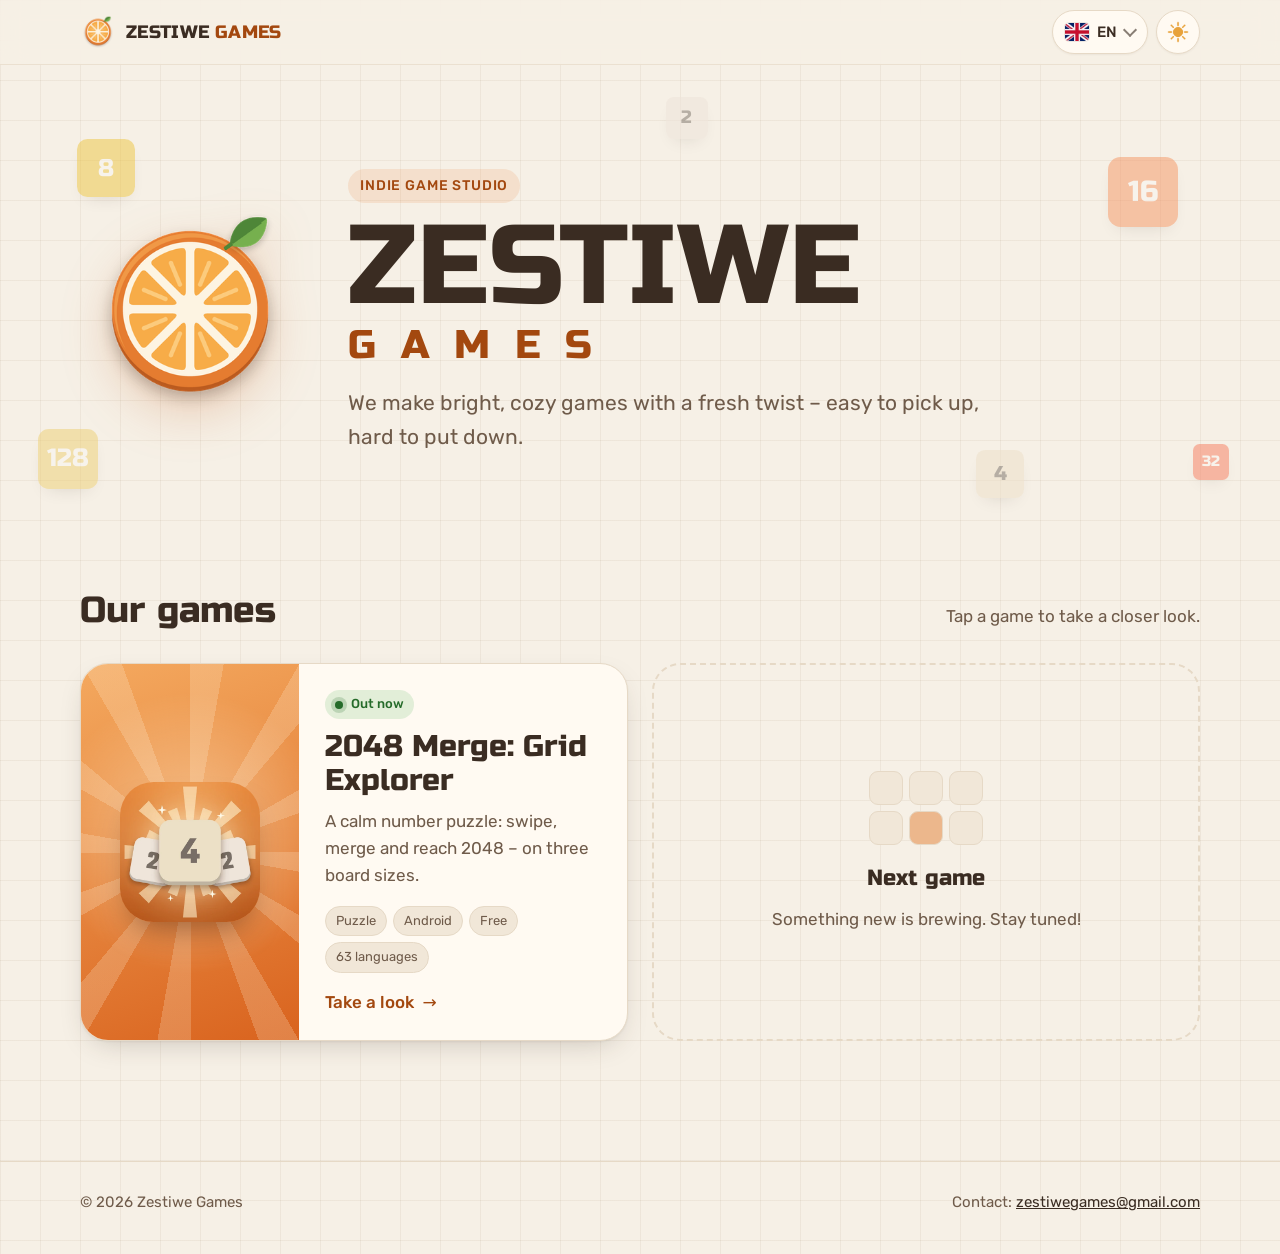
==== commit f35681f2: "New game name: 2048 Merge: Grid Explorer" ====
--- a/index.html
+++ b/index.html
@@ -83,7 +83,7 @@
           </div>
           <div class="game-body">
             <span class="status" data-i18n="status_out">Out now</span>
-            <h3 class="display" style="view-transition-name: merge-title">Merge: Grid Explorer</h3>
+            <h3 class="display" style="view-transition-name: merge-title">2048 Merge: Grid Explorer</h3>
             <p data-i18n="merge_pitch">A calm number puzzle: swipe, merge and reach 2048 – on three board sizes.</p>
             <div class="chips">
               <span class="chip" data-i18n="chip_puzzle">Puzzle</span>
